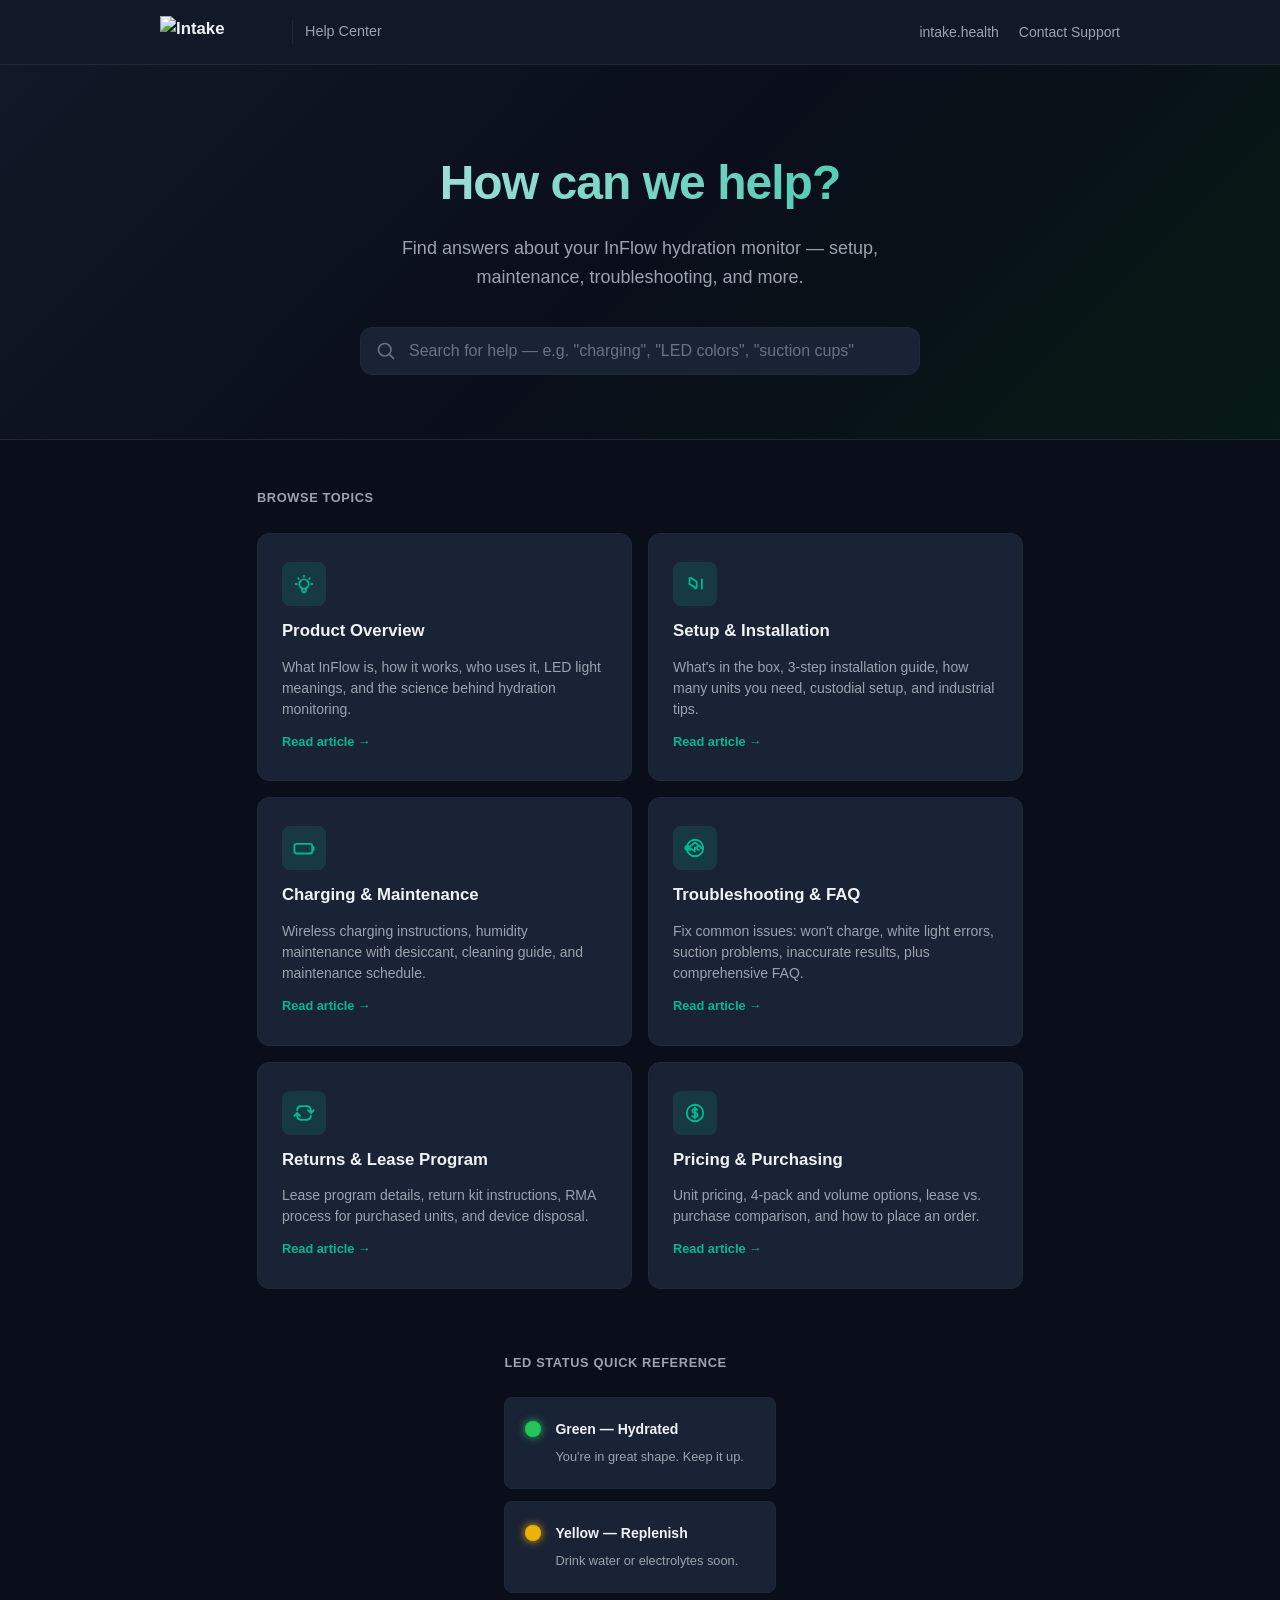
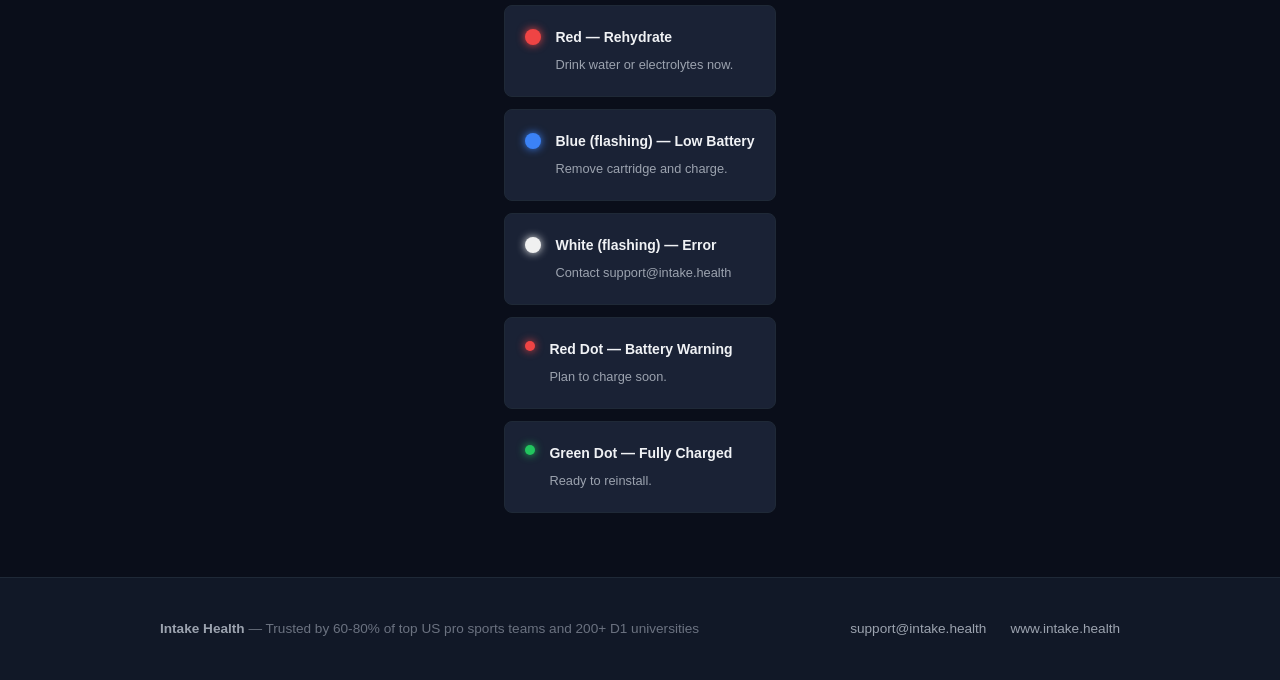
==== index.html @ 73ae60fc "Build complete static help center site for InFlow hydration monitor Pure HTML/CSS/JS help desk with " ====
<!DOCTYPE html>
<html lang="en">
<head>
  <meta charset="utf-8">
  <meta name="viewport" content="width=device-width, initial-scale=1">
  <title>Intake Health Help Center — InFlow Hydration Monitor Support</title>
  <meta name="description" content="Get help with your InFlow hydration monitoring device. Setup guides, troubleshooting, charging instructions, and FAQ for teams and organizations.">
  <meta name="robots" content="index, follow">
  <link rel="canonical" href="https://clawrence-intake.github.io/help.intake.health/">
  <meta property="og:title" content="Intake Health Help Center">
  <meta property="og:description" content="Support and documentation for the InFlow hydration monitoring device by Intake Health.">
  <meta property="og:type" content="website">
  <meta property="og:url" content="https://clawrence-intake.github.io/help.intake.health/">
  <meta property="og:site_name" content="Intake Health Help Center">
  <meta name="twitter:card" content="summary">
  <meta name="theme-color" content="#0a0e1a">
  <link rel="icon" href="data:image/svg+xml,<svg xmlns='http://www.w3.org/2000/svg' viewBox='0 0 100 100'><rect rx='20' width='100' height='100' fill='%2300B894'/><text x='50' y='72' font-size='60' text-anchor='middle' fill='white' font-family='Arial' font-weight='bold'>i</text></svg>">
  <link rel="stylesheet" href="css/style.css">
</head>
<body>
  <header class="site-header">
    <div class="header-inner">
      <a href="index.html" class="header-logo">
        <img src="https://static.wixstatic.com/media/80ca5c_863f1c01610f4a1b917f1afbcdf9e4ce~mv2.png" alt="Intake Health" width="120" height="32">
        <span>Help Center</span>
      </a>
      <nav class="header-nav">
        <a href="https://www.intake.health" target="_blank" rel="noopener">intake.health</a>
        <a href="mailto:support@intake.health">Contact Support</a>
      </nav>
    </div>
  </header>

  <section class="hero">
    <h1>How can we help?</h1>
    <p>Find answers about your InFlow hydration monitor &mdash; setup, maintenance, troubleshooting, and more.</p>
    <div class="search-wrapper">
      <svg xmlns="http://www.w3.org/2000/svg" fill="none" viewBox="0 0 24 24" stroke-width="2" stroke="currentColor"><path stroke-linecap="round" stroke-linejoin="round" d="M21 21l-5.197-5.197m0 0A7.5 7.5 0 105.196 5.196a7.5 7.5 0 0010.607 10.607z"/></svg>
      <input type="search" class="search-input" placeholder="Search for help — e.g. &quot;charging&quot;, &quot;LED colors&quot;, &quot;suction cups&quot;" aria-label="Search help articles">
      <div class="search-results" role="listbox" aria-label="Search results"></div>
    </div>
  </section>

  <main class="categories">
    <h2>Browse Topics</h2>
    <div class="card-grid">
      <a class="card" href="articles/product-overview.html">
        <div class="card-icon">
          <svg width="22" height="22" fill="none" stroke="currentColor" stroke-width="2" viewBox="0 0 24 24"><path stroke-linecap="round" stroke-linejoin="round" d="M9.663 17h4.673M12 3v1m6.364 1.636l-.707.707M21 12h-1M4 12H3m3.343-5.657l-.707-.707m2.828 9.9a5 5 0 117.072 0l-.548.547A3.374 3.374 0 0014 18.469V19a2 2 0 11-4 0v-.531c0-.895-.356-1.754-.988-2.386l-.548-.547z"/></svg>
        </div>
        <h3>Product Overview</h3>
        <p>What InFlow is, how it works, who uses it, LED light meanings, and the science behind hydration monitoring.</p>
        <span class="card-link">Read article &rarr;</span>
      </a>

      <a class="card" href="articles/setup-and-installation.html">
        <div class="card-icon">
          <svg width="22" height="22" fill="none" stroke="currentColor" stroke-width="2" viewBox="0 0 24 24"><path stroke-linecap="round" stroke-linejoin="round" d="M11.42 15.17l-5.658-3.163A1.106 1.106 0 016 11.377V6.117c0-.857.952-1.373 1.658-.9l5.654 3.789a1.106 1.106 0 01.486.9v5.651a1.106 1.106 0 01-1.658.9l-.72-.403zM19.5 7.125v9.75"/></svg>
        </div>
        <h3>Setup & Installation</h3>
        <p>What's in the box, 3-step installation guide, how many units you need, custodial setup, and industrial tips.</p>
        <span class="card-link">Read article &rarr;</span>
      </a>

      <a class="card" href="articles/charging-and-maintenance.html">
        <div class="card-icon">
          <svg width="22" height="22" fill="none" stroke="currentColor" stroke-width="2" viewBox="0 0 24 24"><path stroke-linecap="round" stroke-linejoin="round" d="M21 10.5h.375c.621 0 1.125.504 1.125 1.125v2.25c0 .621-.504 1.125-1.125 1.125H21M3.75 18h15A2.25 2.25 0 0021 15.75v-6a2.25 2.25 0 00-2.25-2.25h-15A2.25 2.25 0 001.5 9.75v6A2.25 2.25 0 003.75 18z"/></svg>
        </div>
        <h3>Charging & Maintenance</h3>
        <p>Wireless charging instructions, humidity maintenance with desiccant, cleaning guide, and maintenance schedule.</p>
        <span class="card-link">Read article &rarr;</span>
      </a>

      <a class="card" href="articles/troubleshooting-and-faq.html">
        <div class="card-icon">
          <svg width="22" height="22" fill="none" stroke="currentColor" stroke-width="2" viewBox="0 0 24 24"><path stroke-linecap="round" stroke-linejoin="round" d="M11.42 15.17l-5.658-3.163m0 0a2.25 2.25 0 10-2.244 2.077H6.5m-1.658-2.077L12 6l7.158 6.007m0 0H18.5a2.25 2.25 0 10-2.244 2.077M12 21a9 9 0 100-18 9 9 0 000 18zm0-7.5v-2.25m0 4.5h.008v.008H12v-.008z"/></svg>
        </div>
        <h3>Troubleshooting & FAQ</h3>
        <p>Fix common issues: won't charge, white light errors, suction problems, inaccurate results, plus comprehensive FAQ.</p>
        <span class="card-link">Read article &rarr;</span>
      </a>

      <a class="card" href="articles/returns-and-lease-program.html">
        <div class="card-icon">
          <svg width="22" height="22" fill="none" stroke="currentColor" stroke-width="2" viewBox="0 0 24 24"><path stroke-linecap="round" stroke-linejoin="round" d="M19.5 12c0-1.232-.046-2.453-.138-3.662a4.006 4.006 0 00-3.7-3.7 48.678 48.678 0 00-7.324 0 4.006 4.006 0 00-3.7 3.7c-.017.22-.032.441-.046.662M19.5 12l3-3m-3 3l-3-3m-12 3c0 1.232.046 2.453.138 3.662a4.006 4.006 0 003.7 3.7 48.656 48.656 0 007.324 0 4.006 4.006 0 003.7-3.7c.017-.22.032-.441.046-.662M4.5 12l3 3m-3-3l-3 3"/></svg>
        </div>
        <h3>Returns & Lease Program</h3>
        <p>Lease program details, return kit instructions, RMA process for purchased units, and device disposal.</p>
        <span class="card-link">Read article &rarr;</span>
      </a>

      <a class="card" href="articles/pricing-and-purchasing.html">
        <div class="card-icon">
          <svg width="22" height="22" fill="none" stroke="currentColor" stroke-width="2" viewBox="0 0 24 24"><path stroke-linecap="round" stroke-linejoin="round" d="M12 6v12m-3-2.818l.879.659c1.171.879 3.07.879 4.242 0 1.172-.879 1.172-2.303 0-3.182C13.536 12.219 12.768 12 12 12c-.725 0-1.45-.22-2.003-.659-1.106-.879-1.106-2.303 0-3.182s2.9-.879 4.006 0l.415.33M21 12a9 9 0 11-18 0 9 9 0 0118 0z"/></svg>
        </div>
        <h3>Pricing & Purchasing</h3>
        <p>Unit pricing, 4-pack and volume options, lease vs. purchase comparison, and how to place an order.</p>
        <span class="card-link">Read article &rarr;</span>
      </a>
    </div>
  </main>

  <section class="led-section">
    <h2>LED Status Quick Reference</h2>
    <div class="led-grid">
      <div class="led-item">
        <div class="led-dot green"></div>
        <div class="led-info">
          <strong>Green &mdash; Hydrated</strong>
          <span>You're in great shape. Keep it up.</span>
        </div>
      </div>
      <div class="led-item">
        <div class="led-dot yellow"></div>
        <div class="led-info">
          <strong>Yellow &mdash; Replenish</strong>
          <span>Drink water or electrolytes soon.</span>
        </div>
      </div>
      <div class="led-item">
        <div class="led-dot red"></div>
        <div class="led-info">
          <strong>Red &mdash; Rehydrate</strong>
          <span>Drink water or electrolytes now.</span>
        </div>
      </div>
      <div class="led-item">
        <div class="led-dot blue"></div>
        <div class="led-info">
          <strong>Blue (flashing) &mdash; Low Battery</strong>
          <span>Remove cartridge and charge.</span>
        </div>
      </div>
      <div class="led-item">
        <div class="led-dot white"></div>
        <div class="led-info">
          <strong>White (flashing) &mdash; Error</strong>
          <span>Contact support@intake.health</span>
        </div>
      </div>
      <div class="led-item">
        <div class="led-dot red-small"></div>
        <div class="led-info">
          <strong>Red Dot &mdash; Battery Warning</strong>
          <span>Plan to charge soon.</span>
        </div>
      </div>
      <div class="led-item">
        <div class="led-dot green-small"></div>
        <div class="led-info">
          <strong>Green Dot &mdash; Fully Charged</strong>
          <span>Ready to reinstall.</span>
        </div>
      </div>
    </div>
  </section>

  <footer class="site-footer">
    <div class="footer-inner">
      <div class="footer-brand">
        <strong>Intake Health</strong> &mdash; Trusted by 60-80% of top US pro sports teams and 200+ D1 universities
      </div>
      <div class="footer-links">
        <a href="mailto:support@intake.health">support@intake.health</a>
        <a href="https://www.intake.health" target="_blank" rel="noopener">www.intake.health</a>
      </div>
    </div>
  </footer>

  <script src="js/search.js"></script>
</body>
</html>
---- css/style.css ----
/* Intake Health Help Center — Style Sheet */

:root {
  --bg-primary: #0a0e1a;
  --bg-secondary: #111827;
  --bg-card: #1a2235;
  --bg-card-hover: #1f2a40;
  --accent: #00B894;
  --accent-hover: #00d9a7;
  --accent-dim: rgba(0, 184, 148, 0.15);
  --text-primary: #f0f2f5;
  --text-secondary: #9ca3af;
  --text-muted: #6b7280;
  --border: #1f2937;
  --border-accent: rgba(0, 184, 148, 0.3);
  --radius: 12px;
  --radius-sm: 8px;
  --max-width: 960px;
  --transition: 0.2s ease;
}

*, *::before, *::after { box-sizing: border-box; margin: 0; padding: 0; }

html { scroll-behavior: smooth; -webkit-text-size-adjust: 100%; }

body {
  font-family: -apple-system, BlinkMacSystemFont, 'Segoe UI', Roboto, Helvetica, Arial, sans-serif;
  background: var(--bg-primary);
  color: var(--text-primary);
  line-height: 1.6;
  min-height: 100vh;
  display: flex;
  flex-direction: column;
}

a { color: var(--accent); text-decoration: none; transition: color var(--transition); }
a:hover { color: var(--accent-hover); }

img { max-width: 100%; height: auto; }

/* Header */
.site-header {
  background: var(--bg-secondary);
  border-bottom: 1px solid var(--border);
  padding: 0 24px;
  position: sticky;
  top: 0;
  z-index: 100;
  backdrop-filter: blur(12px);
  -webkit-backdrop-filter: blur(12px);
}

.header-inner {
  max-width: var(--max-width);
  margin: 0 auto;
  display: flex;
  align-items: center;
  justify-content: space-between;
  height: 64px;
}

.header-logo {
  display: flex;
  align-items: center;
  gap: 12px;
  font-weight: 700;
  font-size: 1.05rem;
  color: var(--text-primary);
}

.header-logo img {
  height: 32px;
  width: auto;
}

.header-logo span {
  color: var(--text-secondary);
  font-weight: 400;
  font-size: 0.9rem;
  padding-left: 12px;
  border-left: 1px solid var(--border);
}

.header-nav { display: flex; gap: 20px; align-items: center; }

.header-nav a {
  color: var(--text-secondary);
  font-size: 0.875rem;
  font-weight: 500;
  transition: color var(--transition);
}

.header-nav a:hover { color: var(--text-primary); }

/* Hero */
.hero {
  background: linear-gradient(135deg, var(--bg-secondary) 0%, var(--bg-primary) 50%, #071a14 100%);
  padding: 80px 24px 64px;
  text-align: center;
  border-bottom: 1px solid var(--border);
}

.hero h1 {
  font-size: clamp(2rem, 5vw, 3rem);
  font-weight: 800;
  letter-spacing: -0.02em;
  margin-bottom: 12px;
  background: linear-gradient(135deg, var(--text-primary) 0%, var(--accent) 100%);
  -webkit-background-clip: text;
  -webkit-text-fill-color: transparent;
  background-clip: text;
}

.hero p {
  color: var(--text-secondary);
  font-size: 1.125rem;
  max-width: 540px;
  margin: 0 auto 36px;
}

/* Search */
.search-wrapper {
  max-width: 560px;
  margin: 0 auto;
  position: relative;
}

.search-wrapper svg {
  position: absolute;
  left: 16px;
  top: 50%;
  transform: translateY(-50%);
  color: var(--text-muted);
  pointer-events: none;
  width: 20px;
  height: 20px;
}

.search-input {
  width: 100%;
  padding: 14px 16px 14px 48px;
  background: var(--bg-card);
  border: 1px solid var(--border);
  border-radius: var(--radius);
  color: var(--text-primary);
  font-size: 1rem;
  outline: none;
  transition: border-color var(--transition), box-shadow var(--transition);
}

.search-input::placeholder { color: var(--text-muted); }
.search-input:focus {
  border-color: var(--accent);
  box-shadow: 0 0 0 3px var(--accent-dim);
}

.search-results {
  position: absolute;
  top: calc(100% + 8px);
  left: 0;
  right: 0;
  background: var(--bg-card);
  border: 1px solid var(--border);
  border-radius: var(--radius);
  overflow: hidden;
  display: none;
  z-index: 50;
  box-shadow: 0 16px 48px rgba(0,0,0,0.4);
  max-height: 400px;
  overflow-y: auto;
}

.search-results.active { display: block; }

.search-result-item {
  display: block;
  padding: 14px 20px;
  border-bottom: 1px solid var(--border);
  transition: background var(--transition);
}

.search-result-item:last-child { border-bottom: none; }
.search-result-item:hover { background: var(--bg-card-hover); }

.search-result-item .result-title {
  font-weight: 600;
  font-size: 0.95rem;
  color: var(--text-primary);
  margin-bottom: 4px;
}

.search-result-item .result-snippet {
  font-size: 0.8rem;
  color: var(--text-secondary);
  line-height: 1.4;
}

.search-result-item .result-snippet mark {
  background: var(--accent-dim);
  color: var(--accent);
  border-radius: 2px;
  padding: 0 2px;
}

.search-no-results {
  padding: 20px;
  text-align: center;
  color: var(--text-muted);
  font-size: 0.9rem;
}

/* Category Cards */
.categories {
  max-width: var(--max-width);
  margin: 0 auto;
  padding: 48px 24px 64px;
}

.categories h2 {
  font-size: 1.25rem;
  font-weight: 700;
  margin-bottom: 24px;
  color: var(--text-secondary);
  text-transform: uppercase;
  letter-spacing: 0.05em;
  font-size: 0.8rem;
}

.card-grid {
  display: grid;
  grid-template-columns: repeat(auto-fill, minmax(280px, 1fr));
  gap: 16px;
}

.card {
  background: var(--bg-card);
  border: 1px solid var(--border);
  border-radius: var(--radius);
  padding: 28px 24px;
  transition: border-color var(--transition), transform var(--transition), box-shadow var(--transition);
  display: flex;
  flex-direction: column;
  gap: 12px;
}

.card:hover {
  border-color: var(--border-accent);
  transform: translateY(-2px);
  box-shadow: 0 8px 24px rgba(0, 184, 148, 0.08);
}

.card-icon {
  width: 44px;
  height: 44px;
  background: var(--accent-dim);
  border-radius: var(--radius-sm);
  display: flex;
  align-items: center;
  justify-content: center;
  color: var(--accent);
  font-size: 1.25rem;
  flex-shrink: 0;
}

.card h3 {
  font-size: 1.05rem;
  font-weight: 700;
  color: var(--text-primary);
}

.card p {
  font-size: 0.875rem;
  color: var(--text-secondary);
  line-height: 1.5;
  flex: 1;
}

.card .card-link {
  font-size: 0.8rem;
  font-weight: 600;
  color: var(--accent);
  display: flex;
  align-items: center;
  gap: 4px;
}

.card:hover .card-link { color: var(--accent-hover); }

/* LED Reference */
.led-section {
  max-width: var(--max-width);
  margin: 0 auto;
  padding: 0 24px 64px;
}

.led-section h2 {
  font-size: 0.8rem;
  font-weight: 700;
  margin-bottom: 24px;
  color: var(--text-secondary);
  text-transform: uppercase;
  letter-spacing: 0.05em;
}

.led-grid {
  display: grid;
  grid-template-columns: repeat(auto-fill, minmax(200px, 1fr));
  gap: 12px;
}

.led-item {
  background: var(--bg-card);
  border: 1px solid var(--border);
  border-radius: var(--radius-sm);
  padding: 20px;
  display: flex;
  align-items: flex-start;
  gap: 14px;
}

.led-dot {
  width: 16px;
  height: 16px;
  border-radius: 50%;
  flex-shrink: 0;
  margin-top: 3px;
  box-shadow: 0 0 8px currentColor;
}

.led-dot.green { background: #22c55e; color: #22c55e; }
.led-dot.yellow { background: #eab308; color: #eab308; }
.led-dot.red { background: #ef4444; color: #ef4444; }
.led-dot.blue { background: #3b82f6; color: #3b82f6; animation: pulse 2s infinite; }
.led-dot.white { background: #f0f0f0; color: #f0f0f0; animation: pulse 2s infinite; }
.led-dot.red-small { background: #ef4444; color: #ef4444; width: 10px; height: 10px; }
.led-dot.green-small { background: #22c55e; color: #22c55e; width: 10px; height: 10px; }

@keyframes pulse {
  0%, 100% { opacity: 1; }
  50% { opacity: 0.3; }
}

.led-info strong {
  display: block;
  font-size: 0.875rem;
  color: var(--text-primary);
  margin-bottom: 2px;
}

.led-info span {
  font-size: 0.8rem;
  color: var(--text-secondary);
}

/* Article Page */
.article-wrapper {
  max-width: var(--max-width);
  margin: 0 auto;
  padding: 48px 24px 80px;
}

.breadcrumb {
  font-size: 0.8rem;
  color: var(--text-muted);
  margin-bottom: 32px;
}

.breadcrumb a { color: var(--text-secondary); }
.breadcrumb a:hover { color: var(--accent); }

.article-content h1 {
  font-size: clamp(1.75rem, 4vw, 2.25rem);
  font-weight: 800;
  letter-spacing: -0.02em;
  margin-bottom: 8px;
}

.article-content .article-meta {
  color: var(--text-muted);
  font-size: 0.85rem;
  margin-bottom: 40px;
  padding-bottom: 24px;
  border-bottom: 1px solid var(--border);
}

.article-content h2 {
  font-size: 1.4rem;
  font-weight: 700;
  margin-top: 48px;
  margin-bottom: 16px;
  padding-top: 24px;
  border-top: 1px solid var(--border);
  color: var(--text-primary);
}

.article-content h2:first-of-type {
  border-top: none;
  padding-top: 0;
}

.article-content h3 {
  font-size: 1.1rem;
  font-weight: 700;
  margin-top: 32px;
  margin-bottom: 12px;
  color: var(--text-primary);
}

.article-content h4 {
  font-size: 1rem;
  font-weight: 600;
  margin-top: 24px;
  margin-bottom: 8px;
  color: var(--text-primary);
}

.article-content p {
  margin-bottom: 16px;
  color: var(--text-secondary);
  line-height: 1.7;
}

.article-content strong { color: var(--text-primary); }

.article-content ul, .article-content ol {
  margin-bottom: 16px;
  padding-left: 24px;
  color: var(--text-secondary);
}

.article-content li { margin-bottom: 8px; line-height: 1.6; }

.article-content table {
  width: 100%;
  border-collapse: collapse;
  margin-bottom: 24px;
  font-size: 0.9rem;
}

.article-content th {
  text-align: left;
  padding: 12px 16px;
  background: var(--bg-card);
  border: 1px solid var(--border);
  color: var(--text-primary);
  font-weight: 600;
  font-size: 0.8rem;
  text-transform: uppercase;
  letter-spacing: 0.03em;
}

.article-content td {
  padding: 12px 16px;
  border: 1px solid var(--border);
  color: var(--text-secondary);
}

.article-content tr:hover td { background: rgba(255,255,255,0.02); }

.article-content blockquote {
  border-left: 3px solid var(--accent);
  background: var(--accent-dim);
  padding: 16px 20px;
  margin: 0 0 20px;
  border-radius: 0 var(--radius-sm) var(--radius-sm) 0;
}

.article-content blockquote p { margin-bottom: 0; color: var(--text-primary); }

.article-content code {
  background: var(--bg-card);
  padding: 2px 6px;
  border-radius: 4px;
  font-size: 0.85em;
  color: var(--accent);
}

.article-content pre {
  background: var(--bg-card);
  border: 1px solid var(--border);
  border-radius: var(--radius-sm);
  padding: 16px 20px;
  overflow-x: auto;
  margin-bottom: 20px;
}

.article-content pre code {
  background: none;
  padding: 0;
  font-size: 0.85rem;
}

.article-content hr {
  border: none;
  border-top: 1px solid var(--border);
  margin: 40px 0;
}

/* Callout boxes */
.callout {
  background: var(--bg-card);
  border: 1px solid var(--border);
  border-left: 3px solid var(--accent);
  border-radius: 0 var(--radius-sm) var(--radius-sm) 0;
  padding: 20px 24px;
  margin-bottom: 24px;
}

.callout-title {
  font-weight: 700;
  font-size: 0.85rem;
  text-transform: uppercase;
  letter-spacing: 0.03em;
  color: var(--accent);
  margin-bottom: 8px;
}

/* Article navigation */
.article-nav {
  display: flex;
  gap: 16px;
  margin-top: 48px;
  padding-top: 32px;
  border-top: 1px solid var(--border);
}

.article-nav a {
  flex: 1;
  display: block;
  background: var(--bg-card);
  border: 1px solid var(--border);
  border-radius: var(--radius-sm);
  padding: 20px;
  transition: border-color var(--transition);
}

.article-nav a:hover { border-color: var(--border-accent); }

.article-nav .nav-label {
  font-size: 0.75rem;
  color: var(--text-muted);
  text-transform: uppercase;
  letter-spacing: 0.05em;
  margin-bottom: 4px;
}

.article-nav .nav-title {
  font-weight: 600;
  font-size: 0.95rem;
  color: var(--text-primary);
}

.article-nav .next { text-align: right; }

/* Footer */
.site-footer {
  margin-top: auto;
  background: var(--bg-secondary);
  border-top: 1px solid var(--border);
  padding: 40px 24px;
}

.footer-inner {
  max-width: var(--max-width);
  margin: 0 auto;
  display: flex;
  justify-content: space-between;
  align-items: center;
  flex-wrap: wrap;
  gap: 16px;
}

.footer-brand {
  font-size: 0.85rem;
  color: var(--text-muted);
}

.footer-brand strong { color: var(--text-secondary); }

.footer-links {
  display: flex;
  gap: 24px;
  font-size: 0.85rem;
}

.footer-links a { color: var(--text-secondary); }
.footer-links a:hover { color: var(--accent); }

/* Responsive */
@media (max-width: 768px) {
  .hero { padding: 56px 20px 48px; }
  .hero h1 { font-size: 1.75rem; }
  .categories, .led-section, .article-wrapper { padding-left: 20px; padding-right: 20px; }
  .card-grid { grid-template-columns: 1fr; }
  .led-grid { grid-template-columns: repeat(auto-fill, minmax(160px, 1fr)); }
  .article-nav { flex-direction: column; }
  .article-nav .next { text-align: left; }
  .header-inner { height: 56px; }
  .header-logo span { display: none; }
  .footer-inner { flex-direction: column; text-align: center; }
  .footer-links { flex-wrap: wrap; justify-content: center; }
}

@media (max-width: 480px) {
  .hero { padding: 40px 16px 36px; }
  .card { padding: 20px; }
  .led-grid { grid-template-columns: 1fr; }
}
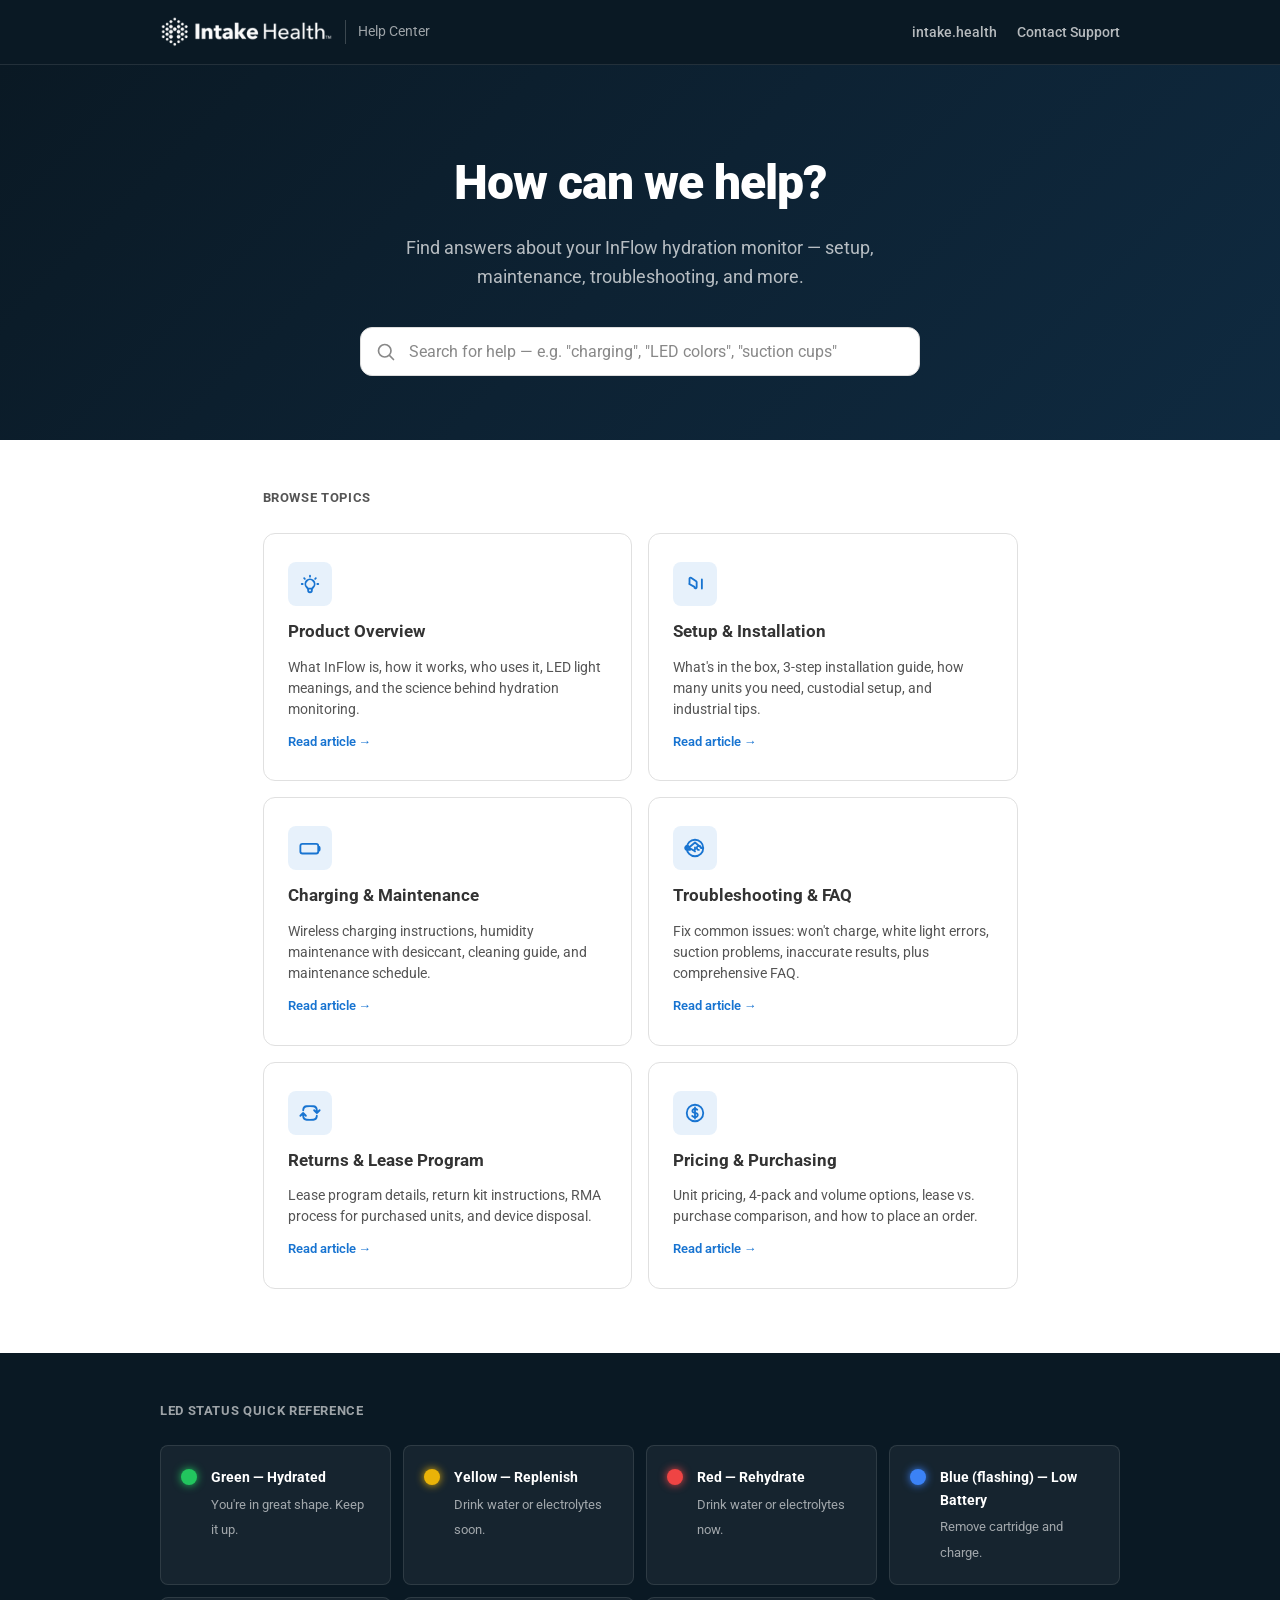
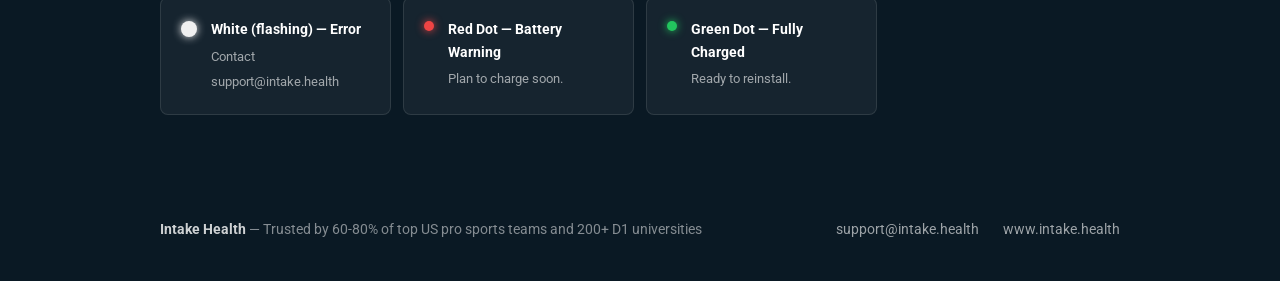
==== commit 32b3ba87: "Restyle to match intake.health branding - Replace green (#00B894) accent with blue (#1874D1) through" ====
--- a/index.html
+++ b/index.html
@@ -13,15 +13,16 @@
   <meta property="og:url" content="https://clawrence-intake.github.io/help.intake.health/">
   <meta property="og:site_name" content="Intake Health Help Center">
   <meta name="twitter:card" content="summary">
-  <meta name="theme-color" content="#0a0e1a">
-  <link rel="icon" href="data:image/svg+xml,<svg xmlns='http://www.w3.org/2000/svg' viewBox='0 0 100 100'><rect rx='20' width='100' height='100' fill='%2300B894'/><text x='50' y='72' font-size='60' text-anchor='middle' fill='white' font-family='Arial' font-weight='bold'>i</text></svg>">
+  <meta name="theme-color" content="#0A1924">
+  <link rel="icon" href="data:image/svg+xml,<svg xmlns='http://www.w3.org/2000/svg' viewBox='0 0 100 100'><rect rx='20' width='100' height='100' fill='%231874D1'/><text x='50' y='72' font-size='60' text-anchor='middle' fill='white' font-family='Arial' font-weight='bold'>i</text></svg>">
+  <link href='https://fonts.googleapis.com/css2?family=Roboto:wght@400;500;700;900&display=swap' rel='stylesheet'>
   <link rel="stylesheet" href="css/style.css">
 </head>
 <body>
   <header class="site-header">
     <div class="header-inner">
       <a href="index.html" class="header-logo">
-        <img src="https://static.wixstatic.com/media/80ca5c_863f1c01610f4a1b917f1afbcdf9e4ce~mv2.png" alt="Intake Health" width="120" height="32">
+        <img src="assets/logo.png" alt="Intake Health" height="32">
         <span>Help Center</span>
       </a>
       <nav class="header-nav">
@@ -101,55 +102,57 @@
   </main>
 
   <section class="led-section">
-    <h2>LED Status Quick Reference</h2>
-    <div class="led-grid">
-      <div class="led-item">
-        <div class="led-dot green"></div>
-        <div class="led-info">
-          <strong>Green &mdash; Hydrated</strong>
-          <span>You're in great shape. Keep it up.</span>
+    <div class="led-section-inner">
+      <h2>LED Status Quick Reference</h2>
+      <div class="led-grid">
+        <div class="led-item">
+          <div class="led-dot green"></div>
+          <div class="led-info">
+            <strong>Green &mdash; Hydrated</strong>
+            <span>You're in great shape. Keep it up.</span>
+          </div>
         </div>
-      </div>
-      <div class="led-item">
-        <div class="led-dot yellow"></div>
-        <div class="led-info">
-          <strong>Yellow &mdash; Replenish</strong>
-          <span>Drink water or electrolytes soon.</span>
+        <div class="led-item">
+          <div class="led-dot yellow"></div>
+          <div class="led-info">
+            <strong>Yellow &mdash; Replenish</strong>
+            <span>Drink water or electrolytes soon.</span>
+          </div>
         </div>
-      </div>
-      <div class="led-item">
-        <div class="led-dot red"></div>
-        <div class="led-info">
-          <strong>Red &mdash; Rehydrate</strong>
-          <span>Drink water or electrolytes now.</span>
+        <div class="led-item">
+          <div class="led-dot red"></div>
+          <div class="led-info">
+            <strong>Red &mdash; Rehydrate</strong>
+            <span>Drink water or electrolytes now.</span>
+          </div>
         </div>
-      </div>
-      <div class="led-item">
-        <div class="led-dot blue"></div>
-        <div class="led-info">
-          <strong>Blue (flashing) &mdash; Low Battery</strong>
-          <span>Remove cartridge and charge.</span>
+        <div class="led-item">
+          <div class="led-dot blue"></div>
+          <div class="led-info">
+            <strong>Blue (flashing) &mdash; Low Battery</strong>
+            <span>Remove cartridge and charge.</span>
+          </div>
         </div>
-      </div>
-      <div class="led-item">
-        <div class="led-dot white"></div>
-        <div class="led-info">
-          <strong>White (flashing) &mdash; Error</strong>
-          <span>Contact support@intake.health</span>
+        <div class="led-item">
+          <div class="led-dot white"></div>
+          <div class="led-info">
+            <strong>White (flashing) &mdash; Error</strong>
+            <span>Contact support@intake.health</span>
+          </div>
         </div>
-      </div>
-      <div class="led-item">
-        <div class="led-dot red-small"></div>
-        <div class="led-info">
-          <strong>Red Dot &mdash; Battery Warning</strong>
-          <span>Plan to charge soon.</span>
+        <div class="led-item">
+          <div class="led-dot red-small"></div>
+          <div class="led-info">
+            <strong>Red Dot &mdash; Battery Warning</strong>
+            <span>Plan to charge soon.</span>
+          </div>
         </div>
-      </div>
-      <div class="led-item">
-        <div class="led-dot green-small"></div>
-        <div class="led-info">
-          <strong>Green Dot &mdash; Fully Charged</strong>
-          <span>Ready to reinstall.</span>
+        <div class="led-item">
+          <div class="led-dot green-small"></div>
+          <div class="led-info">
+            <strong>Green Dot &mdash; Fully Charged</strong>
+            <span>Ready to reinstall.</span>
+          </div>
         </div>
       </div>
     </div>
--- a/css/style.css
+++ b/css/style.css
@@ -1,22 +1,24 @@
 /* Intake Health Help Center — Style Sheet */
 
 :root {
-  --bg-primary: #0a0e1a;
-  --bg-secondary: #111827;
-  --bg-card: #1a2235;
-  --bg-card-hover: #1f2a40;
-  --accent: #00B894;
-  --accent-hover: #00d9a7;
-  --accent-dim: rgba(0, 184, 148, 0.15);
-  --text-primary: #f0f2f5;
-  --text-secondary: #9ca3af;
-  --text-muted: #6b7280;
-  --border: #1f2937;
-  --border-accent: rgba(0, 184, 148, 0.3);
+  --bg-primary: #0A1924;
+  --bg-secondary: #0A1924;
+  --bg-card: #ffffff;
+  --bg-card-hover: #f5f5f5;
+  --accent: #1874D1;
+  --accent-hover: #3d8fde;
+  --accent-dim: rgba(24, 116, 209, 0.1);
+  --text-primary: #333333;
+  --text-secondary: #555555;
+  --text-muted: #888888;
+  --text-light: #ffffff;
+  --border: #e0e0e0;
+  --border-accent: rgba(24, 116, 209, 0.4);
   --radius: 12px;
   --radius-sm: 8px;
   --max-width: 960px;
   --transition: 0.2s ease;
+  --bg-light: #F5F5F5;
 }
 
 *, *::before, *::after { box-sizing: border-box; margin: 0; padding: 0; }
@@ -24,24 +26,30 @@
 html { scroll-behavior: smooth; -webkit-text-size-adjust: 100%; }
 
 body {
-  font-family: -apple-system, BlinkMacSystemFont, 'Segoe UI', Roboto, Helvetica, Arial, sans-serif;
-  background: var(--bg-primary);
+  font-family: 'Roboto', -apple-system, BlinkMacSystemFont, 'Segoe UI', Helvetica, Arial, sans-serif;
+  background: #ffffff;
   color: var(--text-primary);
   line-height: 1.6;
   min-height: 100vh;
   display: flex;
   flex-direction: column;
+  font-weight: 400;
 }
 
 a { color: var(--accent); text-decoration: none; transition: color var(--transition); }
 a:hover { color: var(--accent-hover); }
 
 img { max-width: 100%; height: auto; }
+
+h1, h2, h3, h4, h5, h6 {
+  font-family: 'Roboto', sans-serif;
+  font-weight: 700;
+}
 
 /* Header */
 .site-header {
   background: var(--bg-secondary);
-  border-bottom: 1px solid var(--border);
+  border-bottom: 1px solid rgba(255,255,255,0.1);
   padding: 0 24px;
   position: sticky;
   top: 0;
@@ -65,7 +73,7 @@
   gap: 12px;
   font-weight: 700;
   font-size: 1.05rem;
-  color: var(--text-primary);
+  color: var(--text-light);
 }
 
 .header-logo img {
@@ -74,45 +82,46 @@
 }
 
 .header-logo span {
-  color: var(--text-secondary);
+  color: rgba(255,255,255,0.6);
   font-weight: 400;
   font-size: 0.9rem;
   padding-left: 12px;
-  border-left: 1px solid var(--border);
+  border-left: 1px solid rgba(255,255,255,0.2);
 }
 
 .header-nav { display: flex; gap: 20px; align-items: center; }
 
 .header-nav a {
-  color: var(--text-secondary);
+  color: rgba(255,255,255,0.7);
   font-size: 0.875rem;
   font-weight: 500;
   transition: color var(--transition);
 }
 
-.header-nav a:hover { color: var(--text-primary); }
+.header-nav a:hover { color: #ffffff; }
 
 /* Hero */
 .hero {
-  background: linear-gradient(135deg, var(--bg-secondary) 0%, var(--bg-primary) 50%, #071a14 100%);
+  background: linear-gradient(135deg, #0A1924 0%, #0d2233 50%, #0f2a40 100%);
   padding: 80px 24px 64px;
   text-align: center;
-  border-bottom: 1px solid var(--border);
+  border-bottom: none;
 }
 
 .hero h1 {
   font-size: clamp(2rem, 5vw, 3rem);
-  font-weight: 800;
+  font-weight: 900;
   letter-spacing: -0.02em;
   margin-bottom: 12px;
-  background: linear-gradient(135deg, var(--text-primary) 0%, var(--accent) 100%);
-  -webkit-background-clip: text;
-  -webkit-text-fill-color: transparent;
-  background-clip: text;
+  color: #ffffff;
+  background: none;
+  -webkit-background-clip: unset;
+  -webkit-text-fill-color: unset;
+  background-clip: unset;
 }
 
 .hero p {
-  color: var(--text-secondary);
+  color: rgba(255,255,255,0.7);
   font-size: 1.125rem;
   max-width: 540px;
   margin: 0 auto 36px;
@@ -139,11 +148,12 @@
 .search-input {
   width: 100%;
   padding: 14px 16px 14px 48px;
-  background: var(--bg-card);
-  border: 1px solid var(--border);
+  background: #ffffff;
+  border: 1px solid #ddd;
   border-radius: var(--radius);
   color: var(--text-primary);
   font-size: 1rem;
+  font-family: 'Roboto', sans-serif;
   outline: none;
   transition: border-color var(--transition), box-shadow var(--transition);
 }
@@ -159,13 +169,13 @@
   top: calc(100% + 8px);
   left: 0;
   right: 0;
-  background: var(--bg-card);
+  background: #ffffff;
   border: 1px solid var(--border);
   border-radius: var(--radius);
   overflow: hidden;
   display: none;
   z-index: 50;
-  box-shadow: 0 16px 48px rgba(0,0,0,0.4);
+  box-shadow: 0 16px 48px rgba(0,0,0,0.15);
   max-height: 400px;
   overflow-y: auto;
 }
@@ -180,7 +190,7 @@
 }
 
 .search-result-item:last-child { border-bottom: none; }
-.search-result-item:hover { background: var(--bg-card-hover); }
+.search-result-item:hover { background: var(--bg-light); }
 
 .search-result-item .result-title {
   font-weight: 600;
@@ -217,13 +227,12 @@
 }
 
 .categories h2 {
-  font-size: 1.25rem;
+  font-size: 0.8rem;
   font-weight: 700;
   margin-bottom: 24px;
   color: var(--text-secondary);
   text-transform: uppercase;
   letter-spacing: 0.05em;
-  font-size: 0.8rem;
 }
 
 .card-grid {
@@ -233,7 +242,7 @@
 }
 
 .card {
-  background: var(--bg-card);
+  background: #ffffff;
   border: 1px solid var(--border);
   border-radius: var(--radius);
   padding: 28px 24px;
@@ -246,7 +255,7 @@
 .card:hover {
   border-color: var(--border-accent);
   transform: translateY(-2px);
-  box-shadow: 0 8px 24px rgba(0, 184, 148, 0.08);
+  box-shadow: 0 8px 24px rgba(24, 116, 209, 0.1);
 }
 
 .card-icon {
@@ -288,16 +297,20 @@
 
 /* LED Reference */
 .led-section {
+  background: var(--bg-primary);
+  padding: 48px 24px 64px;
+}
+
+.led-section-inner {
   max-width: var(--max-width);
   margin: 0 auto;
-  padding: 0 24px 64px;
 }
 
 .led-section h2 {
   font-size: 0.8rem;
   font-weight: 700;
   margin-bottom: 24px;
-  color: var(--text-secondary);
+  color: rgba(255,255,255,0.6);
   text-transform: uppercase;
   letter-spacing: 0.05em;
 }
@@ -309,8 +322,8 @@
 }
 
 .led-item {
-  background: var(--bg-card);
-  border: 1px solid var(--border);
+  background: rgba(255,255,255,0.05);
+  border: 1px solid rgba(255,255,255,0.1);
   border-radius: var(--radius-sm);
   padding: 20px;
   display: flex;
@@ -343,13 +356,13 @@
 .led-info strong {
   display: block;
   font-size: 0.875rem;
-  color: var(--text-primary);
+  color: #ffffff;
   margin-bottom: 2px;
 }
 
 .led-info span {
   font-size: 0.8rem;
-  color: var(--text-secondary);
+  color: rgba(255,255,255,0.6);
 }
 
 /* Article Page */
@@ -370,9 +383,10 @@
 
 .article-content h1 {
   font-size: clamp(1.75rem, 4vw, 2.25rem);
-  font-weight: 800;
+  font-weight: 900;
   letter-spacing: -0.02em;
   margin-bottom: 8px;
+  color: var(--text-primary);
 }
 
 .article-content .article-meta {
@@ -440,7 +454,7 @@
 .article-content th {
   text-align: left;
   padding: 12px 16px;
-  background: var(--bg-card);
+  background: var(--bg-light);
   border: 1px solid var(--border);
   color: var(--text-primary);
   font-weight: 600;
@@ -455,7 +469,7 @@
   color: var(--text-secondary);
 }
 
-.article-content tr:hover td { background: rgba(255,255,255,0.02); }
+.article-content tr:hover td { background: var(--bg-light); }
 
 .article-content blockquote {
   border-left: 3px solid var(--accent);
@@ -468,7 +482,7 @@
 .article-content blockquote p { margin-bottom: 0; color: var(--text-primary); }
 
 .article-content code {
-  background: var(--bg-card);
+  background: var(--bg-light);
   padding: 2px 6px;
   border-radius: 4px;
   font-size: 0.85em;
@@ -476,7 +490,7 @@
 }
 
 .article-content pre {
-  background: var(--bg-card);
+  background: var(--bg-light);
   border: 1px solid var(--border);
   border-radius: var(--radius-sm);
   padding: 16px 20px;
@@ -498,7 +512,7 @@
 
 /* Callout boxes */
 .callout {
-  background: var(--bg-card);
+  background: var(--bg-light);
   border: 1px solid var(--border);
   border-left: 3px solid var(--accent);
   border-radius: 0 var(--radius-sm) var(--radius-sm) 0;
@@ -527,7 +541,7 @@
 .article-nav a {
   flex: 1;
   display: block;
-  background: var(--bg-card);
+  background: #ffffff;
   border: 1px solid var(--border);
   border-radius: var(--radius-sm);
   padding: 20px;
@@ -555,8 +569,8 @@
 /* Footer */
 .site-footer {
   margin-top: auto;
-  background: var(--bg-secondary);
-  border-top: 1px solid var(--border);
+  background: var(--bg-primary);
+  border-top: none;
   padding: 40px 24px;
 }
 
@@ -572,10 +586,10 @@
 
 .footer-brand {
   font-size: 0.85rem;
-  color: var(--text-muted);
-}
-
-.footer-brand strong { color: var(--text-secondary); }
+  color: rgba(255,255,255,0.5);
+}
+
+.footer-brand strong { color: rgba(255,255,255,0.8); }
 
 .footer-links {
   display: flex;
@@ -583,14 +597,15 @@
   font-size: 0.85rem;
 }
 
-.footer-links a { color: var(--text-secondary); }
+.footer-links a { color: rgba(255,255,255,0.6); }
 .footer-links a:hover { color: var(--accent); }
 
 /* Responsive */
 @media (max-width: 768px) {
   .hero { padding: 56px 20px 48px; }
   .hero h1 { font-size: 1.75rem; }
-  .categories, .led-section, .article-wrapper { padding-left: 20px; padding-right: 20px; }
+  .categories, .article-wrapper { padding-left: 20px; padding-right: 20px; }
+  .led-section { padding-left: 20px; padding-right: 20px; }
   .card-grid { grid-template-columns: 1fr; }
   .led-grid { grid-template-columns: repeat(auto-fill, minmax(160px, 1fr)); }
   .article-nav { flex-direction: column; }
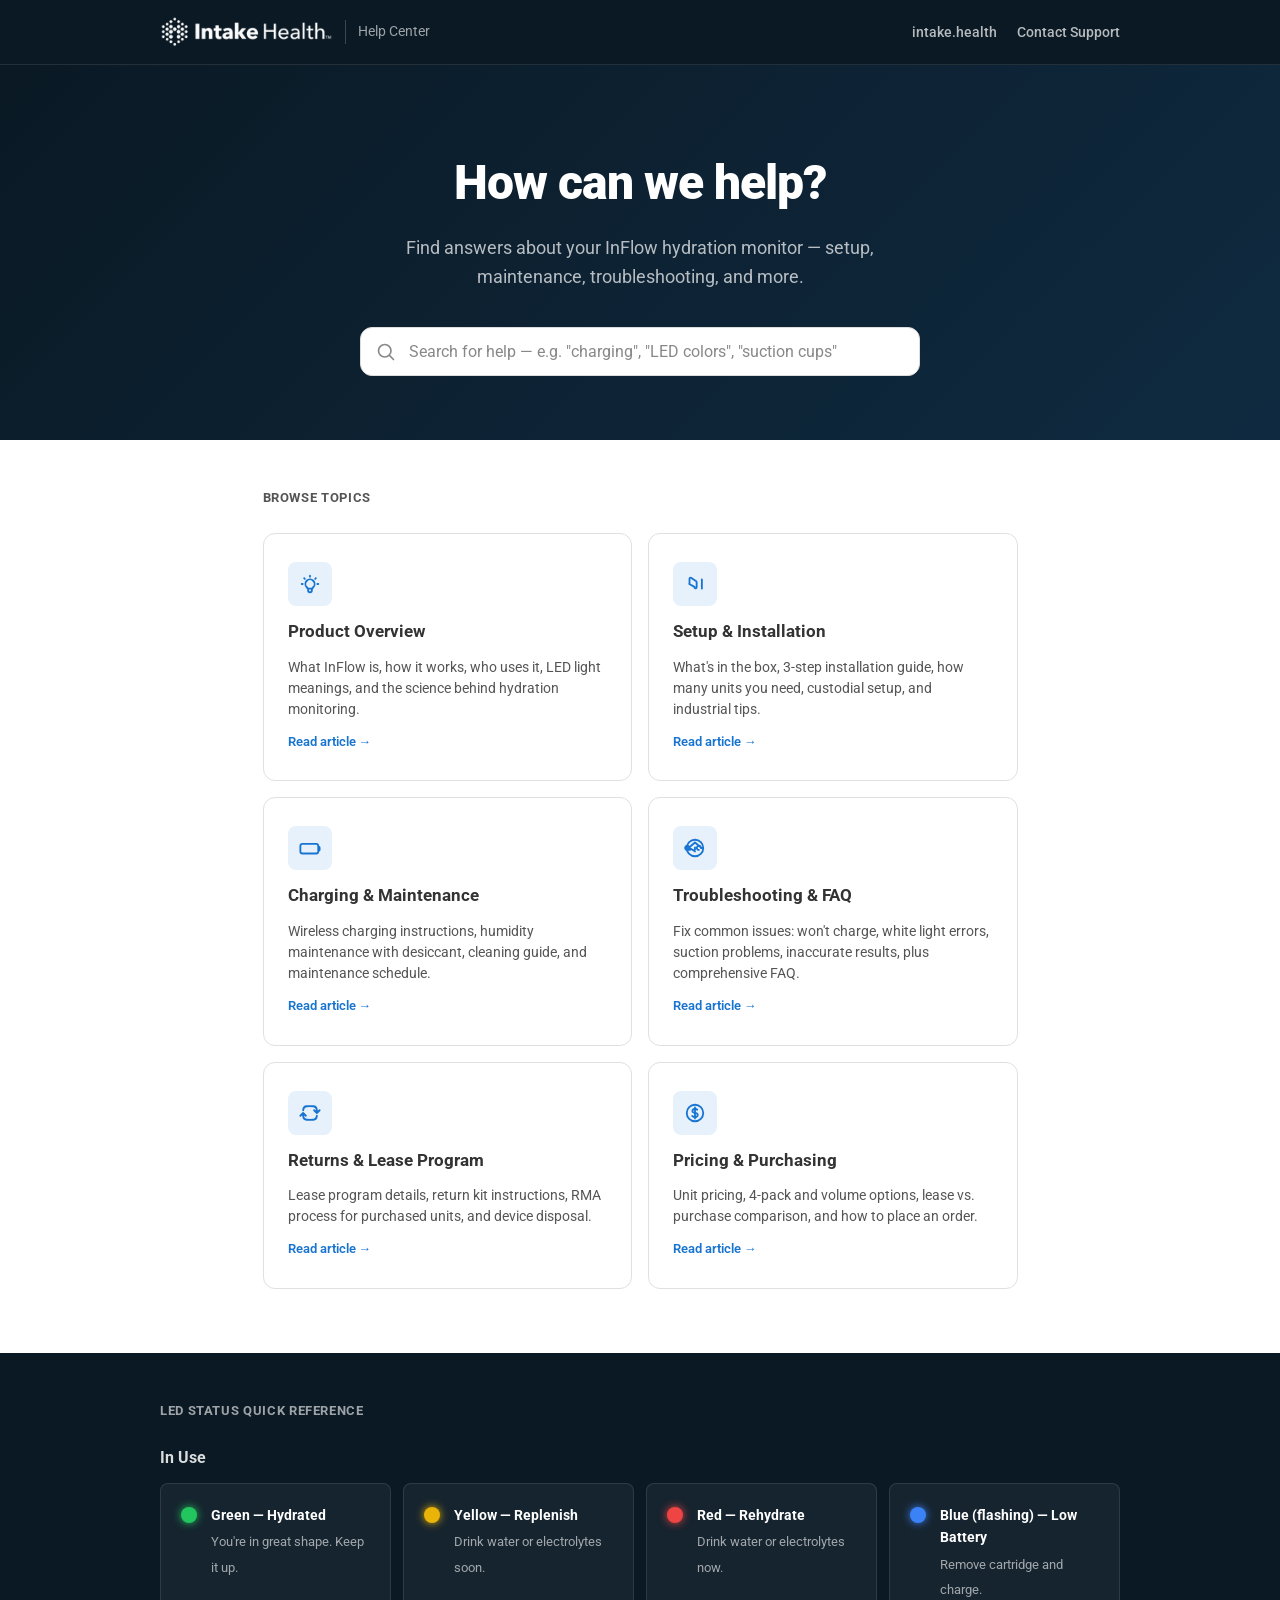
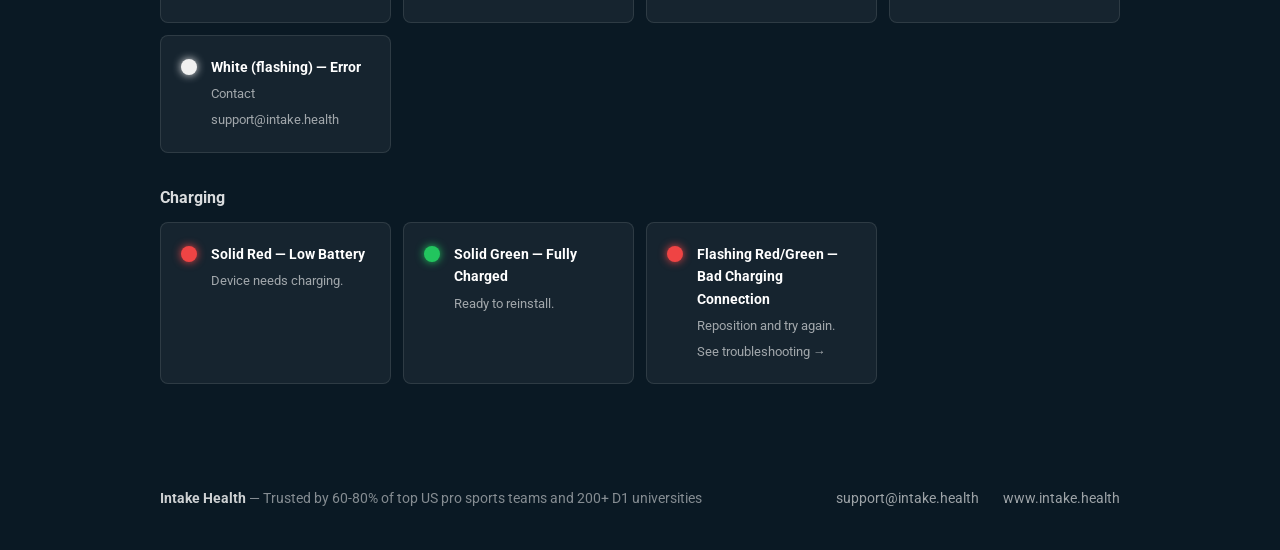
==== commit ee491997: "Reorganize LED status into In Use and Charging groups Co-Authored-By: Claude Opus 4.6 <noreply@anthr" ====
--- a/index.html
+++ b/index.html
@@ -104,6 +104,8 @@
   <section class="led-section">
     <div class="led-section-inner">
       <h2>LED Status Quick Reference</h2>
+
+      <h3 class="led-group-heading">In Use</h3>
       <div class="led-grid">
         <div class="led-item">
           <div class="led-dot green"></div>
@@ -140,20 +142,31 @@
             <span>Contact support@intake.health</span>
           </div>
         </div>
+      </div>
+
+      <h3 class="led-group-heading">Charging</h3>
+      <div class="led-grid">
         <div class="led-item">
-          <div class="led-dot red-small"></div>
+          <div class="led-dot red"></div>
           <div class="led-info">
-            <strong>Red Dot &mdash; Battery Warning</strong>
-            <span>Plan to charge soon.</span>
+            <strong>Solid Red &mdash; Low Battery</strong>
+            <span>Device needs charging.</span>
           </div>
         </div>
         <div class="led-item">
-          <div class="led-dot green-small"></div>
+          <div class="led-dot green"></div>
           <div class="led-info">
-            <strong>Green Dot &mdash; Fully Charged</strong>
+            <strong>Solid Green &mdash; Fully Charged</strong>
             <span>Ready to reinstall.</span>
           </div>
         </div>
+        <a class="led-item led-item-link" href="articles/troubleshooting-and-faq.html">
+          <div class="led-dot red-green"></div>
+          <div class="led-info">
+            <strong>Flashing Red/Green &mdash; Bad Charging Connection</strong>
+            <span>Reposition and try again. See troubleshooting &rarr;</span>
+          </div>
+        </a>
       </div>
     </div>
   </section>
--- a/css/style.css
+++ b/css/style.css
@@ -345,12 +345,49 @@
 .led-dot.red { background: #ef4444; color: #ef4444; }
 .led-dot.blue { background: #3b82f6; color: #3b82f6; animation: pulse 2s infinite; }
 .led-dot.white { background: #f0f0f0; color: #f0f0f0; animation: pulse 2s infinite; }
-.led-dot.red-small { background: #ef4444; color: #ef4444; width: 10px; height: 10px; }
-.led-dot.green-small { background: #22c55e; color: #22c55e; width: 10px; height: 10px; }
+.led-dot.red-green {
+  background: #ef4444;
+  color: #ef4444;
+  animation: red-green-flash 1.5s infinite;
+}
+
+@keyframes red-green-flash {
+  0%, 100% { background: #ef4444; color: #ef4444; }
+  50% { background: #22c55e; color: #22c55e; }
+}
 
 @keyframes pulse {
   0%, 100% { opacity: 1; }
   50% { opacity: 0.3; }
+}
+
+.led-group-heading {
+  font-size: 1rem;
+  font-weight: 700;
+  color: rgba(255,255,255,0.85);
+  margin-bottom: 12px;
+  margin-top: 32px;
+}
+
+.led-group-heading:first-of-type {
+  margin-top: 0;
+}
+
+.led-grid + .led-group-heading {
+  margin-top: 32px;
+}
+
+a.led-item-link {
+  text-decoration: none;
+  transition: border-color var(--transition);
+}
+
+a.led-item-link:hover {
+  border-color: var(--accent);
+}
+
+a.led-item-link:hover .led-info span {
+  color: var(--accent);
 }
 
 .led-info strong {
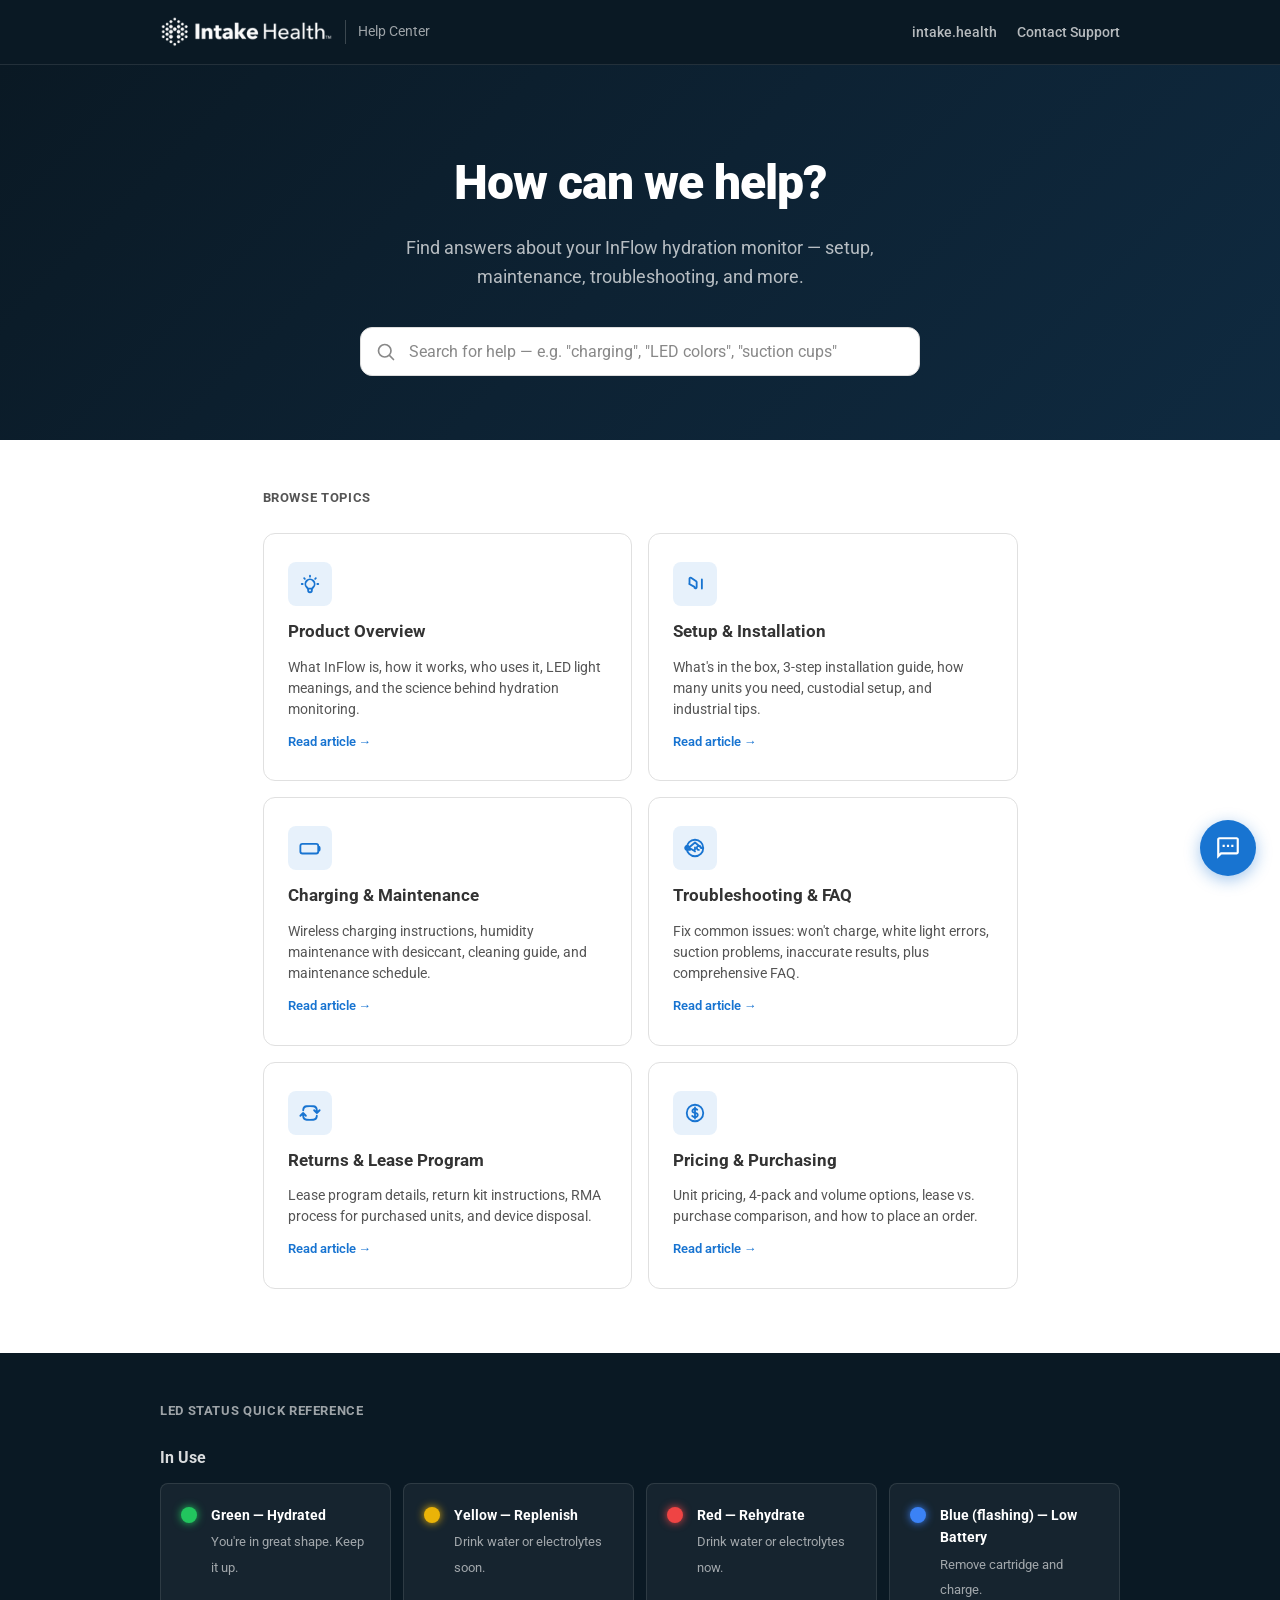
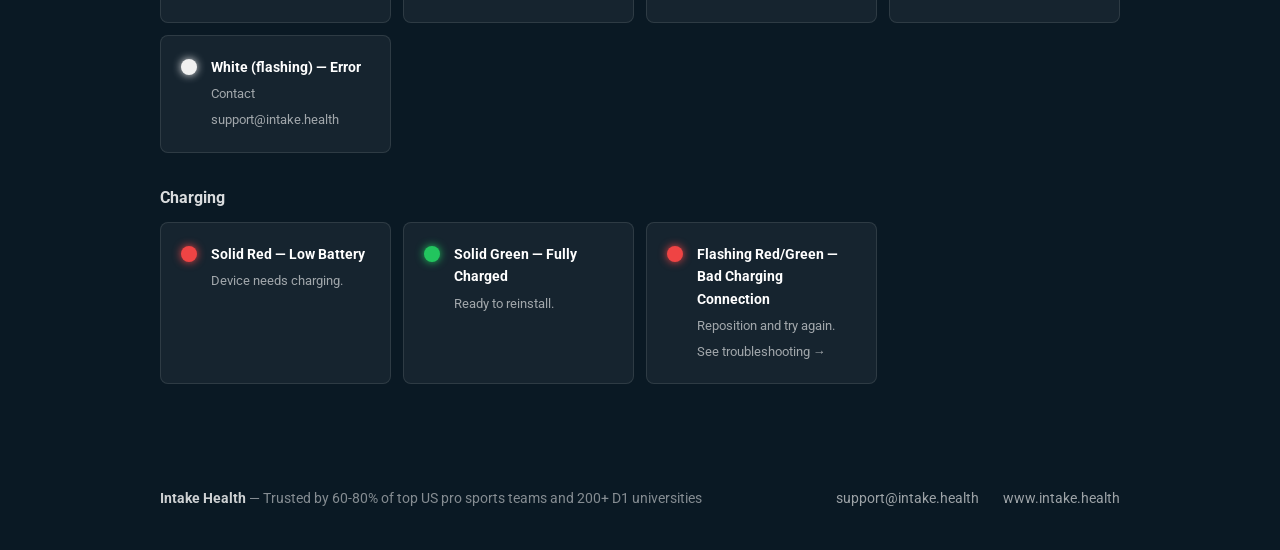
==== commit 20fd331f: "Add AI support chat widget + Cloudflare Worker Co-Authored-By: Claude Opus 4.6 <noreply@anthropic.co" ====
--- a/index.html
+++ b/index.html
@@ -17,6 +17,7 @@
   <link rel="icon" href="data:image/svg+xml,<svg xmlns='http://www.w3.org/2000/svg' viewBox='0 0 100 100'><rect rx='20' width='100' height='100' fill='%231874D1'/><text x='50' y='72' font-size='60' text-anchor='middle' fill='white' font-family='Arial' font-weight='bold'>i</text></svg>">
   <link href='https://fonts.googleapis.com/css2?family=Roboto:wght@400;500;700;900&display=swap' rel='stylesheet'>
   <link rel="stylesheet" href="css/style.css">
+  <link rel="stylesheet" href="css/chat-widget.css">
 </head>
 <body>
   <header class="site-header">
@@ -184,5 +185,6 @@
   </footer>
 
   <script src="js/search.js"></script>
+  <script src="js/chat-widget.js"></script>
 </body>
 </html>
--- a/css/chat-widget.css
+++ b/css/chat-widget.css
@@ -0,0 +1,257 @@
+.chat-bubble {
+  position: fixed;
+  bottom: 24px;
+  right: 24px;
+  width: 56px;
+  height: 56px;
+  border-radius: 50%;
+  background: #1874D1;
+  color: #fff;
+  border: none;
+  cursor: pointer;
+  box-shadow: 0 4px 16px rgba(24, 116, 209, 0.4);
+  display: flex;
+  align-items: center;
+  justify-content: center;
+  z-index: 9999;
+  transition: transform 0.2s ease, box-shadow 0.2s ease;
+}
+
+.chat-bubble:hover {
+  transform: scale(1.08);
+  box-shadow: 0 6px 24px rgba(24, 116, 209, 0.5);
+}
+
+.chat-bubble svg {
+  width: 26px;
+  height: 26px;
+  fill: #fff;
+}
+
+.chat-panel {
+  position: fixed;
+  bottom: 24px;
+  right: 24px;
+  width: 380px;
+  height: 520px;
+  background: #0A1924;
+  border-radius: 16px;
+  box-shadow: 0 8px 40px rgba(0, 0, 0, 0.4);
+  display: flex;
+  flex-direction: column;
+  z-index: 10000;
+  overflow: hidden;
+  opacity: 0;
+  transform: translateY(20px) scale(0.95);
+  pointer-events: none;
+  transition: opacity 0.25s ease, transform 0.25s ease;
+}
+
+.chat-panel.open {
+  opacity: 1;
+  transform: translateY(0) scale(1);
+  pointer-events: auto;
+}
+
+.chat-header {
+  display: flex;
+  align-items: center;
+  justify-content: space-between;
+  padding: 16px 20px;
+  background: #0F2233;
+  border-bottom: 1px solid rgba(255, 255, 255, 0.08);
+}
+
+.chat-header-title {
+  font-family: 'Roboto', sans-serif;
+  font-weight: 700;
+  font-size: 15px;
+  color: #fff;
+  display: flex;
+  align-items: center;
+  gap: 8px;
+}
+
+.chat-header-dot {
+  width: 8px;
+  height: 8px;
+  border-radius: 50%;
+  background: #22c55e;
+}
+
+.chat-close {
+  background: none;
+  border: none;
+  color: rgba(255, 255, 255, 0.5);
+  cursor: pointer;
+  padding: 4px;
+  line-height: 1;
+  font-size: 20px;
+  transition: color 0.15s;
+}
+
+.chat-close:hover {
+  color: #fff;
+}
+
+.chat-messages {
+  flex: 1;
+  overflow-y: auto;
+  padding: 16px 16px 8px;
+  display: flex;
+  flex-direction: column;
+  gap: 12px;
+}
+
+.chat-messages::-webkit-scrollbar {
+  width: 4px;
+}
+
+.chat-messages::-webkit-scrollbar-thumb {
+  background: rgba(255, 255, 255, 0.15);
+  border-radius: 2px;
+}
+
+.chat-msg {
+  max-width: 85%;
+  padding: 10px 14px;
+  border-radius: 12px;
+  font-family: 'Roboto', sans-serif;
+  font-size: 14px;
+  line-height: 1.5;
+  word-wrap: break-word;
+}
+
+.chat-msg.assistant {
+  align-self: flex-start;
+  background: #162A3D;
+  color: #E2E8F0;
+  border-bottom-left-radius: 4px;
+}
+
+.chat-msg.user {
+  align-self: flex-end;
+  background: #1874D1;
+  color: #fff;
+  border-bottom-right-radius: 4px;
+}
+
+.chat-msg.error {
+  align-self: flex-start;
+  background: rgba(239, 68, 68, 0.15);
+  color: #fca5a5;
+  border-bottom-left-radius: 4px;
+}
+
+.chat-typing {
+  align-self: flex-start;
+  padding: 10px 14px;
+  background: #162A3D;
+  border-radius: 12px;
+  border-bottom-left-radius: 4px;
+  display: flex;
+  gap: 4px;
+  align-items: center;
+}
+
+.chat-typing-dot {
+  width: 6px;
+  height: 6px;
+  border-radius: 50%;
+  background: rgba(255, 255, 255, 0.4);
+  animation: chatTypingBounce 1.2s ease-in-out infinite;
+}
+
+.chat-typing-dot:nth-child(2) { animation-delay: 0.15s; }
+.chat-typing-dot:nth-child(3) { animation-delay: 0.3s; }
+
+@keyframes chatTypingBounce {
+  0%, 60%, 100% { transform: translateY(0); opacity: 0.4; }
+  30% { transform: translateY(-4px); opacity: 1; }
+}
+
+.chat-input-area {
+  display: flex;
+  align-items: center;
+  gap: 8px;
+  padding: 12px 16px;
+  background: #0F2233;
+  border-top: 1px solid rgba(255, 255, 255, 0.08);
+}
+
+.chat-input {
+  flex: 1;
+  background: #162A3D;
+  border: 1px solid rgba(255, 255, 255, 0.1);
+  border-radius: 8px;
+  padding: 10px 14px;
+  color: #E2E8F0;
+  font-family: 'Roboto', sans-serif;
+  font-size: 14px;
+  outline: none;
+  resize: none;
+  min-height: 20px;
+  max-height: 80px;
+}
+
+.chat-input::placeholder {
+  color: rgba(255, 255, 255, 0.35);
+}
+
+.chat-input:focus {
+  border-color: #1874D1;
+}
+
+.chat-send {
+  width: 36px;
+  height: 36px;
+  border-radius: 8px;
+  background: #1874D1;
+  border: none;
+  cursor: pointer;
+  display: flex;
+  align-items: center;
+  justify-content: center;
+  flex-shrink: 0;
+  transition: background 0.15s;
+}
+
+.chat-send:hover {
+  background: #1565C0;
+}
+
+.chat-send:disabled {
+  background: rgba(24, 116, 209, 0.4);
+  cursor: not-allowed;
+}
+
+.chat-send svg {
+  width: 18px;
+  height: 18px;
+  fill: #fff;
+}
+
+.chat-footer {
+  padding: 8px 16px;
+  text-align: center;
+  font-family: 'Roboto', sans-serif;
+  font-size: 11px;
+  color: rgba(255, 255, 255, 0.25);
+  background: #0A1924;
+}
+
+@media (max-width: 480px) {
+  .chat-panel {
+    bottom: 0;
+    right: 0;
+    left: 0;
+    width: 100%;
+    height: 100%;
+    border-radius: 0;
+  }
+
+  .chat-bubble {
+    bottom: 16px;
+    right: 16px;
+  }
+}
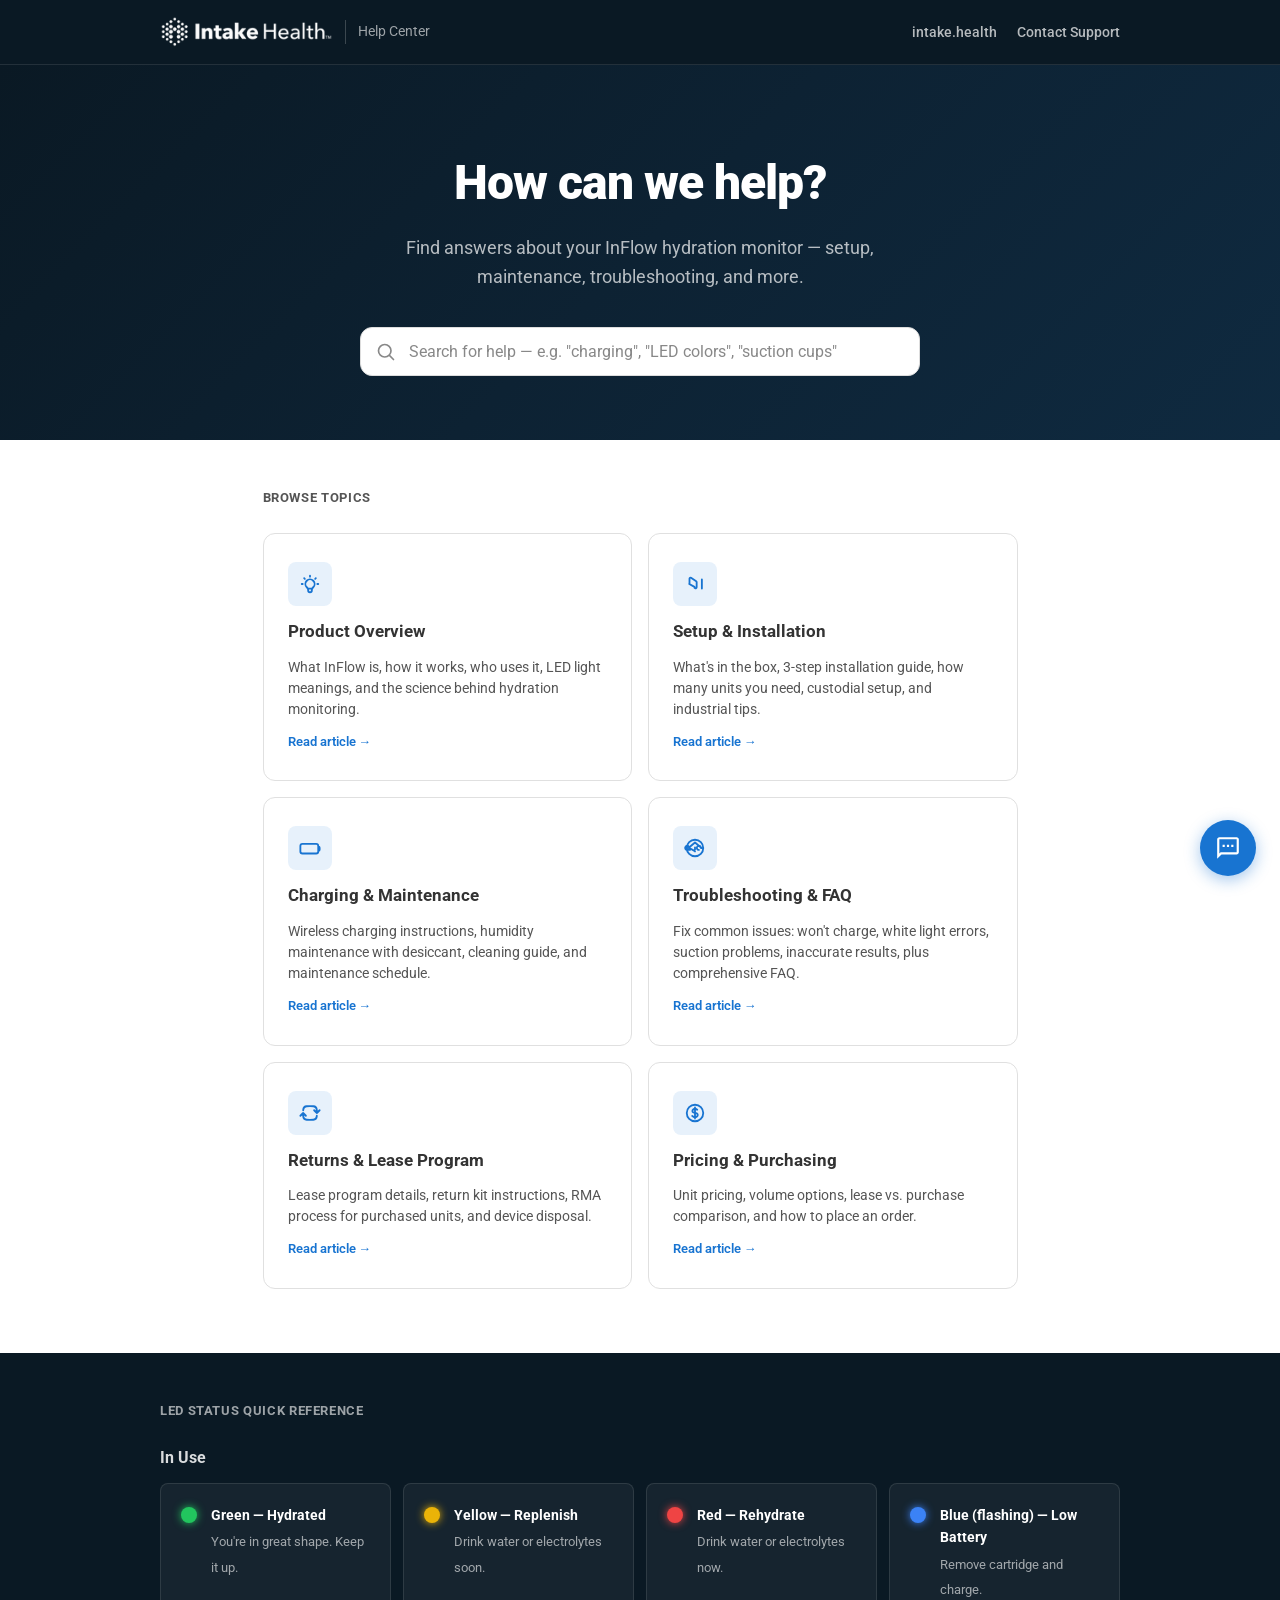
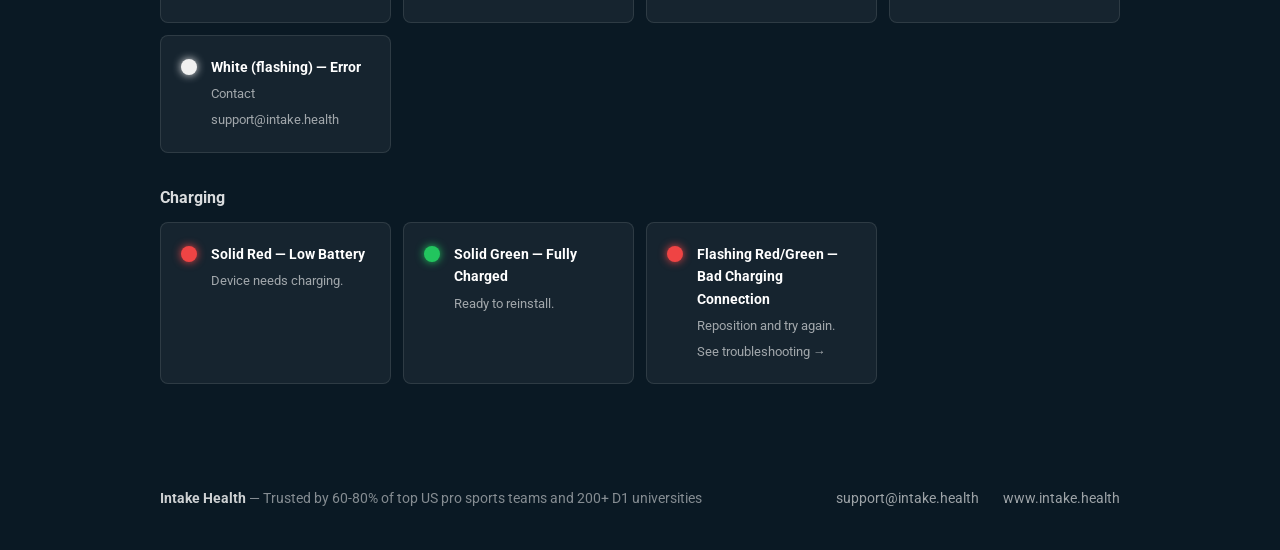
==== commit 15b73c8d: "Remove all 4-pack references — units now sold individually 4-packs are no longer offered. Updated al" ====
--- a/index.html
+++ b/index.html
@@ -17,7 +17,7 @@
   <link rel="icon" href="data:image/svg+xml,<svg xmlns='http://www.w3.org/2000/svg' viewBox='0 0 100 100'><rect rx='20' width='100' height='100' fill='%231874D1'/><text x='50' y='72' font-size='60' text-anchor='middle' fill='white' font-family='Arial' font-weight='bold'>i</text></svg>">
   <link href='https://fonts.googleapis.com/css2?family=Roboto:wght@400;500;700;900&display=swap' rel='stylesheet'>
   <link rel="stylesheet" href="css/style.css">
-  <link rel="stylesheet" href="css/chat-widget.css">
+  <link rel="stylesheet" href="css/chat-widget.css?v=1772835007">
 </head>
 <body>
   <header class="site-header">
@@ -96,7 +96,7 @@
           <svg width="22" height="22" fill="none" stroke="currentColor" stroke-width="2" viewBox="0 0 24 24"><path stroke-linecap="round" stroke-linejoin="round" d="M12 6v12m-3-2.818l.879.659c1.171.879 3.07.879 4.242 0 1.172-.879 1.172-2.303 0-3.182C13.536 12.219 12.768 12 12 12c-.725 0-1.45-.22-2.003-.659-1.106-.879-1.106-2.303 0-3.182s2.9-.879 4.006 0l.415.33M21 12a9 9 0 11-18 0 9 9 0 0118 0z"/></svg>
         </div>
         <h3>Pricing & Purchasing</h3>
-        <p>Unit pricing, 4-pack and volume options, lease vs. purchase comparison, and how to place an order.</p>
+        <p>Unit pricing, volume options, lease vs. purchase comparison, and how to place an order.</p>
         <span class="card-link">Read article &rarr;</span>
       </a>
     </div>
@@ -185,6 +185,6 @@
   </footer>
 
   <script src="js/search.js"></script>
-  <script src="js/chat-widget.js"></script>
+  <script src="js/chat-widget.js?v=1772835007"></script>
 </body>
 </html>
--- a/css/chat-widget.css
+++ b/css/chat-widget.css
@@ -242,12 +242,28 @@
 
 @media (max-width: 480px) {
   .chat-panel {
-    bottom: 0;
+    top: 0;
+    bottom: auto;
     right: 0;
     left: 0;
     width: 100%;
-    height: 100%;
+    height: 100vh;
+    height: 100dvh;
     border-radius: 0;
+    transform-origin: bottom center;
+  }
+
+  .chat-panel.open {
+    transform: translateY(0) scale(1);
+  }
+
+  .chat-panel.keyboard-open {
+    height: calc(var(--vv-height, 100vh));
+    transition: height 0.1s ease;
+  }
+
+  .chat-input {
+    font-size: 16px; /* prevents iOS/Android zoom on focus */
   }
 
   .chat-bubble {
